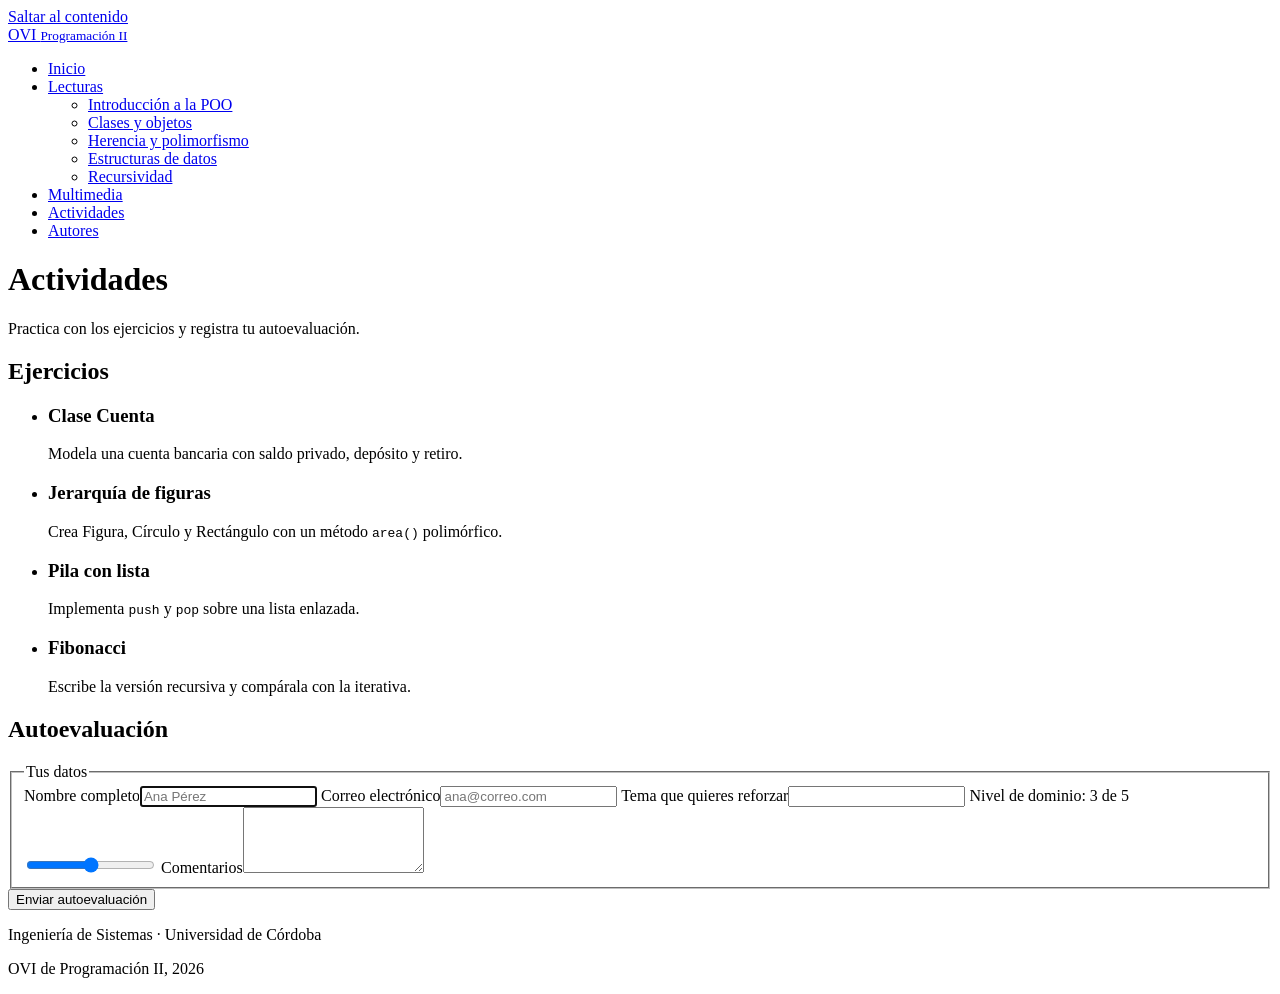
==== actividades.html @ 8b763cc7 "Paginas" ====
<!DOCTYPE html>
<html lang="es">
<head>
  <meta charset="UTF-8">
  <meta name="viewport" content="width=device-width, initial-scale=1">
  <title>Actividades</title>
  <link rel="stylesheet" href="../css/style.css">
</head>
<body>
  <a class="skip" href="#main">Saltar al contenido</a>
  <header class="site-header">
    <div class="container header__inner flex flex--between flex--wrap">
      <a class="brand" href="../index.html">OVI <small>Programación II</small></a>
      <nav aria-label="Principal"><ul class="nav">
        <li><a href="../index.html">Inicio</a></li>
        <li><a href="../pages/lecturas.html">Lecturas</a><ul class="submenu"><li><a href="../pages/lectura-poo.html">Introducción a la POO</a></li><li><a href="../pages/lectura-clases-objetos.html">Clases y objetos</a></li><li><a href="../pages/lectura-herencia-polimorfismo.html">Herencia y polimorfismo</a></li><li><a href="../pages/lectura-estructuras-datos.html">Estructuras de datos</a></li><li><a href="../pages/lectura-recursividad.html">Recursividad</a></li></ul></li>
        <li><a href="../pages/multimedia.html">Multimedia</a></li>
        <li><a href="../pages/actividades.html" aria-current="page">Actividades</a></li>
        <li><a href="../pages/autores.html">Autores</a></li>
        </ul></nav>
    </div>
  </header>
  <main id="main" class="container">
    <header class="page-title">
    <h1>Actividades</h1>
    <p class="lead">Practica con los ejercicios y registra tu autoevaluación.</p>
    </header>
    <div class="content">
        <section aria-labelledby="ej">
            <h2 id="ej">Ejercicios</h2>
            <ul class="grid-cards">
            <li class="card"><h3>Clase Cuenta</h3><p>Modela una cuenta bancaria con saldo privado, depósito y retiro.</p></li>
            <li class="card"><h3>Jerarquía de figuras</h3><p>Crea Figura, Círculo y Rectángulo con un método <code>area()</code> polimórfico.</p></li>
            <li class="card"><h3>Pila con lista</h3><p>Implementa <code>push</code> y <code>pop</code> sobre una lista enlazada.</p></li>
            <li class="card"><h3>Fibonacci</h3><p>Escribe la versión recursiva y compárala con la iterativa.</p></li>
            </ul>
        </section>
        <section aria-labelledby="auto">
        <h2 id="auto">Autoevaluación</h2>
        <form action="#" method="get">
            <fieldset>
                <legend>Tus datos</legend>
                <label>Nombre completo<input type="text" name="nombre" placeholder="Ana Pérez" required autofocus></label>
                <label>Correo electrónico<input type="email" name="correo" placeholder="ana@correo.com" required></label>
                <label>Tema que quieres reforzar<input type="text" name="tema" list="temas" required></label>
                <datalist id="temas"><option value="Clases y objetos"><option value="Herencia"><option value="Polimorfismo"><option value="Pilas y colas"><option value="Recursividad"></datalist>
                <label>Nivel de dominio: <output id="nv">3</output> de 5<input type="range" name="nivel" min="1" max="5" value="3" oninput="nv.value=this.value"></label>
                <label>Comentarios<textarea name="comentarios" rows="4"></textarea></label>
            </fieldset>
            <button type="submit">Enviar autoevaluación</button>
            </form>
  </section>
</div>
  </main>
  <footer class="site-footer">
    <div class="container footer__inner flex flex--between">
      <p>Ingeniería de Sistemas · Universidad de Córdoba</p>
      <p>OVI de Programación II, 2026</p>
    </div>
  </footer>
</body>
</html>
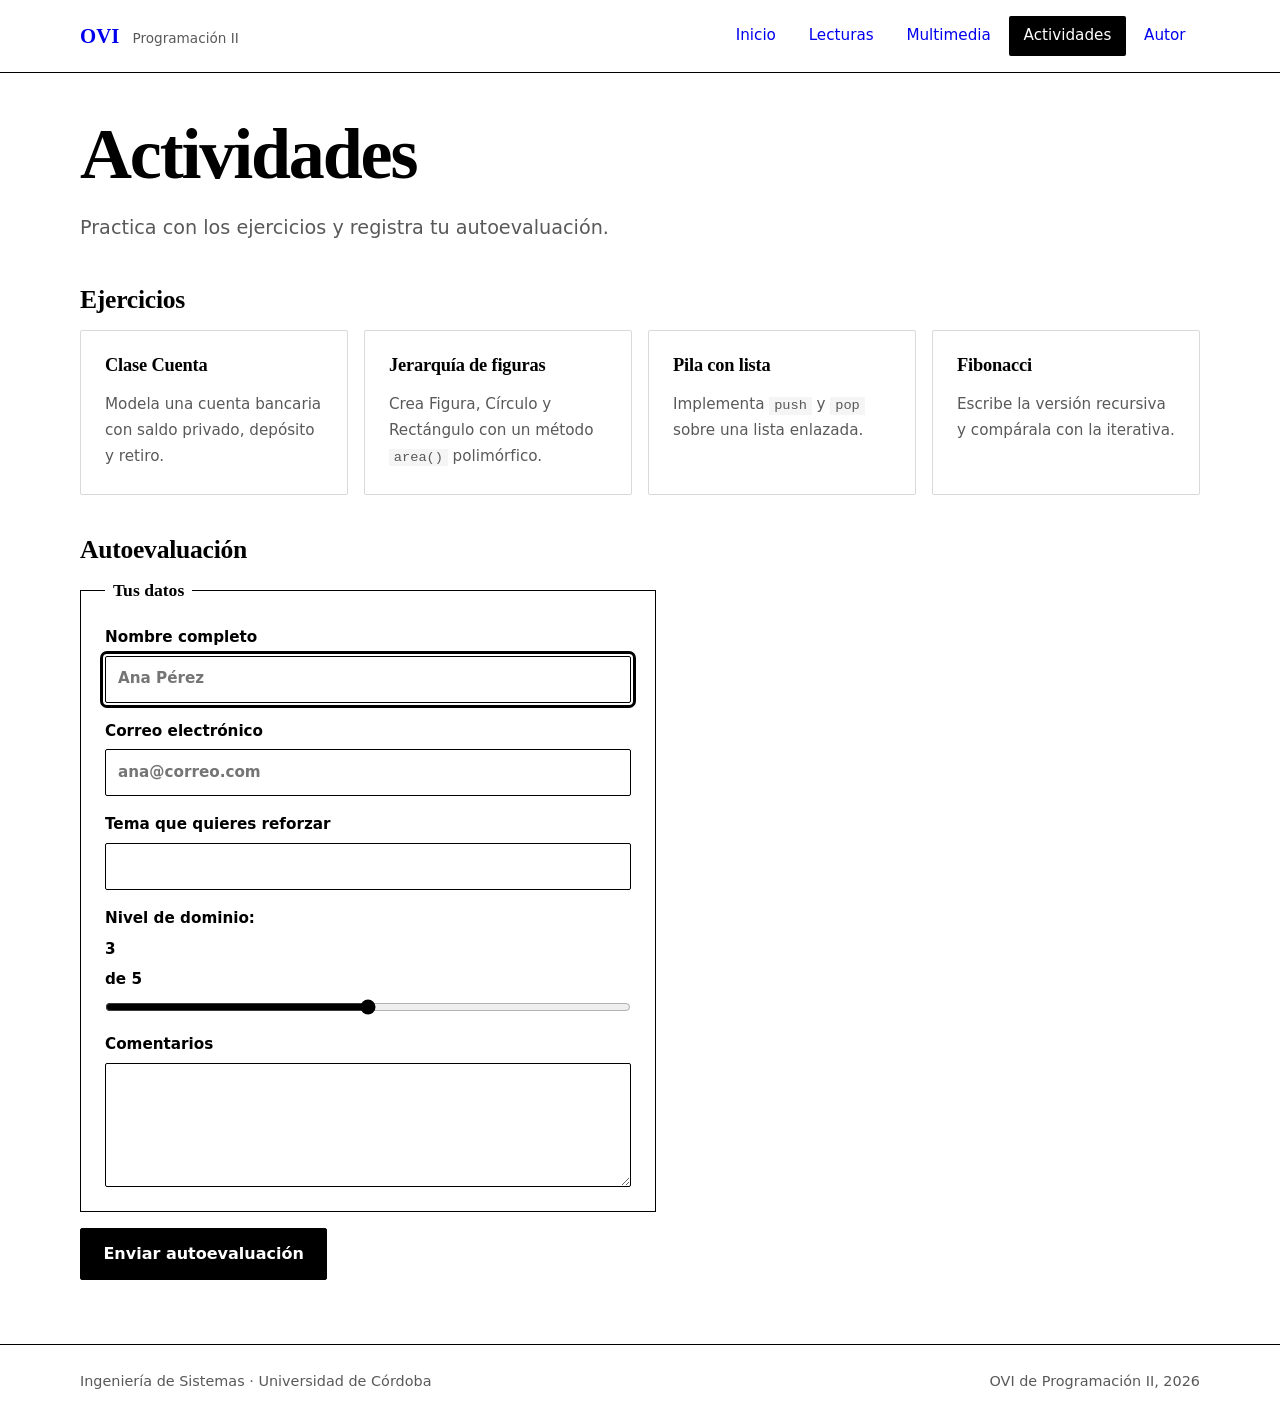
==== commit 55657553: "Correciones" ====
--- a/actividades.html
+++ b/actividades.html
@@ -12,11 +12,11 @@
     <div class="container header__inner flex flex--between flex--wrap">
       <a class="brand" href="../index.html">OVI <small>Programación II</small></a>
       <nav aria-label="Principal"><ul class="nav">
-        <li><a href="../index.html">Inicio</a></li>
-        <li><a href="../pages/lecturas.html">Lecturas</a><ul class="submenu"><li><a href="../pages/lectura-poo.html">Introducción a la POO</a></li><li><a href="../pages/lectura-clases-objetos.html">Clases y objetos</a></li><li><a href="../pages/lectura-herencia-polimorfismo.html">Herencia y polimorfismo</a></li><li><a href="../pages/lectura-estructuras-datos.html">Estructuras de datos</a></li><li><a href="../pages/lectura-recursividad.html">Recursividad</a></li></ul></li>
-        <li><a href="../pages/multimedia.html">Multimedia</a></li>
-        <li><a href="../pages/actividades.html" aria-current="page">Actividades</a></li>
-        <li><a href="../pages/autores.html">Autores</a></li>
+        <li><a href="index.html">Inicio</a></li>
+        <li><a href="lecturas.html">Lecturas</a><ul class="submenu"><li><a href="../pages/lectura-poo.html">Introducción a la POO</a></li><li><a href="../pages/lectura-clases-objetos.html">Clases y objetos</a></li><li><a href="../pages/lectura-herencia-polimorfismo.html">Herencia y polimorfismo</a></li><li><a href="../pages/lectura-estructuras-datos.html">Estructuras de datos</a></li><li><a href="../pages/lectura-recursividad.html">Recursividad</a></li></ul></li>
+        <li><a href="multimedia.html">Multimedia</a></li>
+        <li><a href=".actividades.html" aria-current="page">Actividades</a></li>
+        <li><a href="autores.html">Autor</a></li>
         </ul></nav>
     </div>
   </header>
--- a/css/style.css
+++ b/css/style.css
@@ -0,0 +1,17 @@
+@import "variables.css";
+@import "minxins.css";
+@import "modules/header.css";
+@import "modules/layout.css";
+@import "modules/components.css";
+@import "modules/forms.css";
+@import "modules/footer.css";
+
+body{font:1rem/1.7 var(--f-sans);color:var(--c-fg);background:var(--c-bg);min-height:100vh;display:grid;grid-template-rows:auto 1fr auto}
+h1,h2,h3{font-family:var(--f-serif);font-weight:700;line-height:1.15;letter-spacing:-.01em}
+h1{font-size:clamp(2.4rem,7vw,4.5rem);letter-spacing:-.03em}
+h2{font-size:1.6rem;margin-bottom:var(--s-2)}
+h3{font-size:1.15rem;margin-bottom:var(--s-1)}
+p{max-width:68ch}
+a{text-underline-offset:3px}
+:focus-visible{outline:3px solid var(--c-fg);outline-offset:2px}
+@media (prefers-reduced-motion:reduce){*{transition:none!important}}
